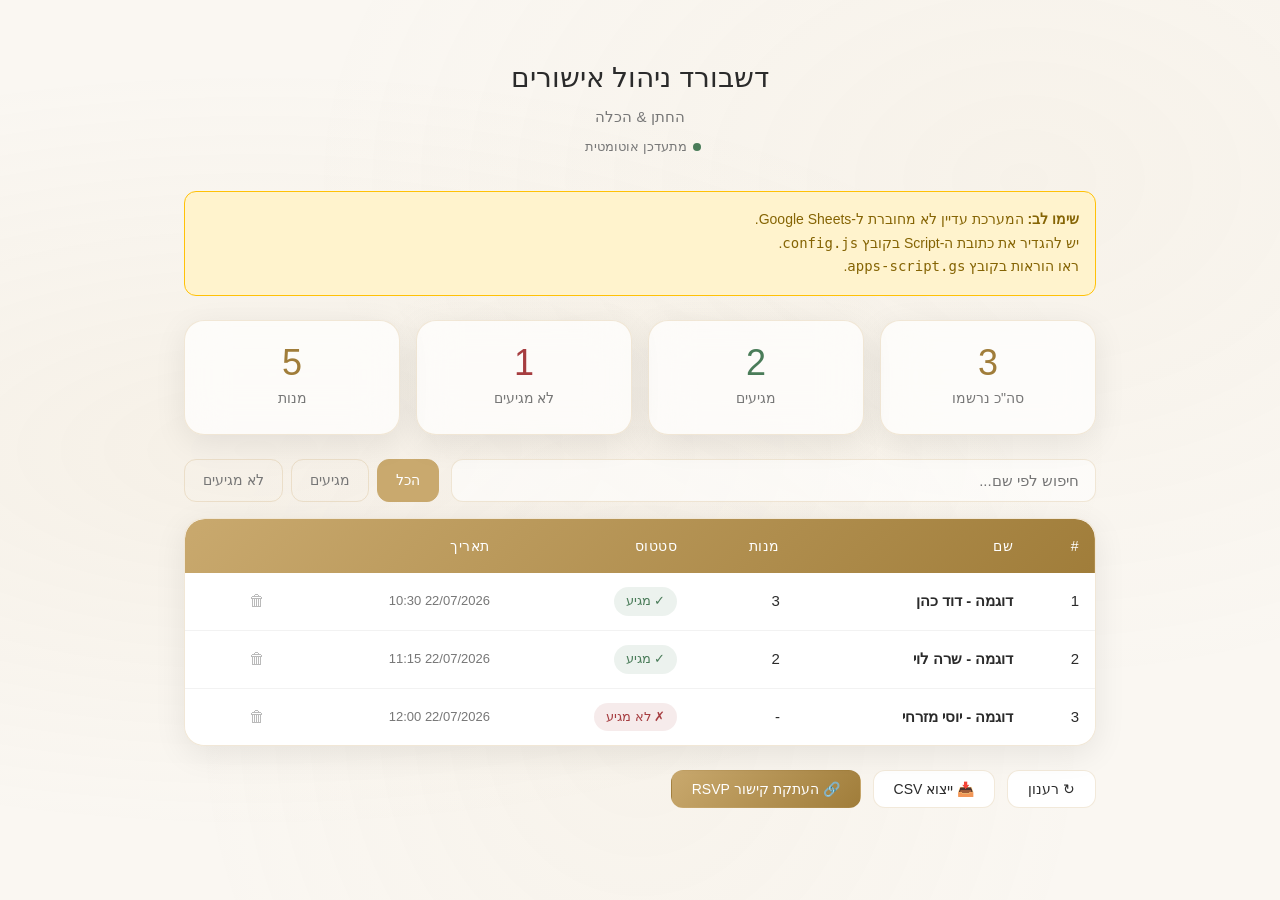
==== dashboard.html @ 8d73012e "Wedding RSVP system: guest form + management dashboard Google Sheets backend via Apps Script, GitHub" ====
<!DOCTYPE html>
<html lang="he" dir="rtl">
<head>
  <meta charset="UTF-8">
  <meta name="viewport" content="width=device-width, initial-scale=1.0">
  <title>דשבורד ניהול אישורים</title>
  <link rel="stylesheet" href="style.css">
</head>
<body>
  <div class="bg-pattern"></div>

  <div class="dashboard">
    <!-- Header -->
    <div class="dash-header">
      <h1>דשבורד ניהול אישורים</h1>
      <p class="subtitle" id="eventSubtitle"></p>
      <div class="refresh-indicator">
        <span class="refresh-dot"></span>
        <span>מתעדכן אוטומטית</span>
        <span id="lastUpdate"></span>
      </div>
    </div>

    <!-- Config Warning -->
    <div class="config-warning" id="configWarning" style="margin-bottom:24px">
      <strong>שימו לב:</strong> המערכת עדיין לא מחוברת ל-Google Sheets.<br>
      יש להגדיר את כתובת ה-Script בקובץ <code>config.js</code>.<br>
      ראו הוראות בקובץ <code>apps-script.gs</code>.
    </div>

    <!-- Stats -->
    <div class="stats-grid">
      <div class="stat-card glass">
        <div class="stat-number" id="totalGuests">0</div>
        <div class="stat-label">סה"כ נרשמו</div>
      </div>
      <div class="stat-card glass success">
        <div class="stat-number" id="totalComing">0</div>
        <div class="stat-label">מגיעים</div>
      </div>
      <div class="stat-card glass error">
        <div class="stat-number" id="totalNotComing">0</div>
        <div class="stat-label">לא מגיעים</div>
      </div>
      <div class="stat-card glass">
        <div class="stat-number" id="totalPlates">0</div>
        <div class="stat-label">מנות</div>
      </div>
    </div>

    <!-- Controls -->
    <div class="table-controls">
      <input type="text" class="search-input" id="searchInput" placeholder="חיפוש לפי שם..." oninput="filterTable()">
      <div class="filter-btns">
        <button class="filter-btn active" onclick="setFilter('all')" id="filterAll">הכל</button>
        <button class="filter-btn" onclick="setFilter('coming')" id="filterComing">מגיעים</button>
        <button class="filter-btn" onclick="setFilter('not-coming')" id="filterNotComing">לא מגיעים</button>
      </div>
    </div>

    <!-- Loading -->
    <div class="loading-overlay show" id="loading">
      <div class="loading-spinner"></div>
      <p>טוען נתונים...</p>
    </div>

    <!-- Table -->
    <div class="table-container glass" id="tableContainer" style="display:none">
      <table class="rsvp-table">
        <thead>
          <tr>
            <th>#</th>
            <th>שם</th>
            <th>מנות</th>
            <th>סטטוס</th>
            <th>תאריך</th>
            <th></th>
          </tr>
        </thead>
        <tbody id="tableBody"></tbody>
      </table>
    </div>

    <!-- Empty State -->
    <div class="empty-state" id="emptyState" style="display:none">
      <div class="empty-icon">&#128141;</div>
      <p>עדיין אין אישורי הגעה</p>
      <p style="font-size:14px;margin-top:4px">שלחו את הקישור לאורחים כדי להתחיל</p>
    </div>

    <!-- Actions -->
    <div class="actions-bar" style="margin-top:24px">
      <button class="action-btn" onclick="refreshData()">&#8635; רענון</button>
      <button class="action-btn" onclick="exportCSV()">&#128229; ייצוא CSV</button>
      <button class="action-btn primary" onclick="copyRSVPLink()">&#128279; העתקת קישור RSVP</button>
    </div>
  </div>

  <script src="config.js"></script>
  <script>
    let allData = [];
    let currentFilter = 'all';
    let refreshTimer = null;

    function init() {
      const subtitle = document.getElementById('eventSubtitle');
      const parts = [];
      if (CONFIG.GROOM_NAME && CONFIG.BRIDE_NAME) {
        parts.push(CONFIG.GROOM_NAME + ' & ' + CONFIG.BRIDE_NAME);
      }
      if (CONFIG.WEDDING_DATE) parts.push(CONFIG.WEDDING_DATE);
      subtitle.textContent = parts.join(' | ');

      if (!CONFIG.SCRIPT_URL) {
        document.getElementById('configWarning').classList.add('show');
        document.getElementById('loading').classList.remove('show');
        showDemoData();
        return;
      }

      document.getElementById('configWarning').style.display = 'none';
      refreshData();
      if (CONFIG.REFRESH_INTERVAL > 0) {
        refreshTimer = setInterval(refreshData, CONFIG.REFRESH_INTERVAL);
      }
    }

    async function refreshData() {
      try {
        const params = new URLSearchParams({ action: 'list' });
        const response = await fetch(CONFIG.SCRIPT_URL + '?' + params.toString());
        const result = await response.json();

        if (result.success) {
          allData = result.data || [];
          renderAll();
        }
      } catch (err) {
        console.error('Failed to fetch data:', err);
      }

      document.getElementById('loading').classList.remove('show');
      updateLastRefresh();
    }

    function showDemoData() {
      allData = [
        { name: 'דוגמה - דוד כהן', plates: 3, attending: 'מגיע', date: '22/07/2026 10:30' },
        { name: 'דוגמה - שרה לוי', plates: 2, attending: 'מגיע', date: '22/07/2026 11:15' },
        { name: 'דוגמה - יוסי מזרחי', plates: 0, attending: 'לא מגיע', date: '22/07/2026 12:00' },
      ];
      renderAll();
    }

    function renderAll() {
      updateStats();
      filterTable();
    }

    function updateStats() {
      const coming = allData.filter(r => r.attending === 'מגיע');
      const notComing = allData.filter(r => r.attending === 'לא מגיע');
      const totalPlates = coming.reduce((sum, r) => sum + (parseInt(r.plates) || 0), 0);

      document.getElementById('totalGuests').textContent = allData.length;
      document.getElementById('totalComing').textContent = coming.length;
      document.getElementById('totalNotComing').textContent = notComing.length;
      document.getElementById('totalPlates').textContent = totalPlates;
    }

    function filterTable() {
      const search = document.getElementById('searchInput').value.trim().toLowerCase();
      let filtered = allData;

      if (currentFilter === 'coming') {
        filtered = filtered.filter(r => r.attending === 'מגיע');
      } else if (currentFilter === 'not-coming') {
        filtered = filtered.filter(r => r.attending === 'לא מגיע');
      }

      if (search) {
        filtered = filtered.filter(r => r.name.toLowerCase().includes(search));
      }

      renderTable(filtered);
    }

    function setFilter(filter) {
      currentFilter = filter;
      document.querySelectorAll('.filter-btn').forEach(btn => btn.classList.remove('active'));
      document.getElementById('filter' + capitalize(filter)).classList.add('active');
      filterTable();
    }

    function capitalize(str) {
      if (str === 'all') return 'All';
      if (str === 'coming') return 'Coming';
      if (str === 'not-coming') return 'NotComing';
      return str;
    }

    function renderTable(data) {
      const container = document.getElementById('tableContainer');
      const emptyState = document.getElementById('emptyState');
      const tbody = document.getElementById('tableBody');

      if (data.length === 0) {
        container.style.display = 'none';
        emptyState.style.display = 'block';
        return;
      }

      container.style.display = 'block';
      emptyState.style.display = 'none';

      tbody.innerHTML = data.map((row, i) => {
        const isComing = row.attending === 'מגיע';
        const statusClass = isComing ? 'confirmed' : 'declined';
        const statusIcon = isComing ? '&#10003;' : '&#10007;';
        const globalIndex = allData.indexOf(row);

        return '<tr>' +
          '<td>' + (i + 1) + '</td>' +
          '<td><strong>' + escapeHtml(row.name) + '</strong></td>' +
          '<td>' + (isComing ? row.plates : '-') + '</td>' +
          '<td><span class="status-badge ' + statusClass + '">' + statusIcon + ' ' + row.attending + '</span></td>' +
          '<td style="font-size:13px;color:var(--text-light)">' + (row.date || '') + '</td>' +
          '<td><button class="delete-btn" onclick="deleteRow(' + globalIndex + ')" title="מחיקה">&#128465;</button></td>' +
          '</tr>';
      }).join('');
    }

    async function deleteRow(index) {
      if (!confirm('למחוק את האישור של ' + allData[index].name + '?')) return;

      if (!CONFIG.SCRIPT_URL) {
        allData.splice(index, 1);
        renderAll();
        return;
      }

      try {
        const params = new URLSearchParams({
          action: 'delete',
          row: index + 2
        });
        const response = await fetch(CONFIG.SCRIPT_URL + '?' + params.toString());
        const result = await response.json();
        if (result.success) {
          await refreshData();
        }
      } catch (err) {
        alert('שגיאה במחיקה');
      }
    }

    function exportCSV() {
      if (allData.length === 0) return;

      const bom = '﻿';
      const headers = ['שם', 'מנות', 'סטטוס', 'תאריך'];
      const rows = allData.map(r => [
        r.name, r.plates, r.attending, r.date || ''
      ].map(v => '"' + String(v).replace(/"/g, '""') + '"').join(','));

      const csv = bom + headers.join(',') + '\n' + rows.join('\n');
      const blob = new Blob([csv], { type: 'text/csv;charset=utf-8;' });
      const url = URL.createObjectURL(blob);
      const a = document.createElement('a');
      a.href = url;
      a.download = 'rsvp-list.csv';
      a.click();
      URL.revokeObjectURL(url);
    }

    function copyRSVPLink() {
      const link = window.location.href.replace('dashboard.html', 'index.html').replace('dashboard', '');
      navigator.clipboard.writeText(link).then(() => {
        const btn = event.target.closest('.action-btn');
        const original = btn.innerHTML;
        btn.innerHTML = '&#10003; הקישור הועתק!';
        setTimeout(() => { btn.innerHTML = original; }, 2000);
      });
    }

    function updateLastRefresh() {
      const now = new Date();
      const time = now.toLocaleTimeString('he-IL', { hour: '2-digit', minute: '2-digit' });
      document.getElementById('lastUpdate').textContent = '| עדכון אחרון: ' + time;
    }

    function escapeHtml(str) {
      const div = document.createElement('div');
      div.textContent = str;
      return div.innerHTML;
    }

    init();
  </script>
</body>
</html>
---- style.css ----
* {
  margin: 0;
  padding: 0;
  box-sizing: border-box;
}

:root {
  --bg: #faf7f2;
  --card: rgba(255, 255, 255, 0.72);
  --card-solid: #fff;
  --gold: #c9a96e;
  --gold-dark: #a07d3a;
  --gold-light: #e8d5a8;
  --gold-glow: rgba(201, 169, 110, 0.35);
  --text: #2b2b2b;
  --text-light: #777;
  --success: #4a7c59;
  --success-bg: rgba(74, 124, 89, 0.1);
  --error: #a63d40;
  --error-bg: rgba(166, 61, 64, 0.1);
  --border: rgba(201, 169, 110, 0.25);
  --shadow: 0 8px 32px rgba(0, 0, 0, 0.08);
  --shadow-lg: 0 16px 48px rgba(0, 0, 0, 0.12);
  --radius: 20px;
  --radius-sm: 12px;
  --transition: 0.3s cubic-bezier(0.4, 0, 0.2, 1);
}

html {
  scroll-behavior: smooth;
}

body {
  font-family: 'Segoe UI', 'Helvetica Neue', Arial, sans-serif;
  background: var(--bg);
  color: var(--text);
  direction: rtl;
  min-height: 100vh;
  line-height: 1.6;
  -webkit-font-smoothing: antialiased;
}

/* ===== Background Pattern ===== */
.bg-pattern {
  position: fixed;
  inset: 0;
  z-index: 0;
  background:
    radial-gradient(ellipse at 20% 50%, rgba(201, 169, 110, 0.08) 0%, transparent 60%),
    radial-gradient(ellipse at 80% 20%, rgba(201, 169, 110, 0.06) 0%, transparent 50%),
    radial-gradient(ellipse at 50% 80%, rgba(201, 169, 110, 0.05) 0%, transparent 50%);
  pointer-events: none;
}

/* ===== Glass Card ===== */
.glass {
  background: var(--card);
  backdrop-filter: blur(20px);
  -webkit-backdrop-filter: blur(20px);
  border: 1px solid var(--border);
  border-radius: var(--radius);
  box-shadow: var(--shadow);
}

/* ===== RSVP Page ===== */
.rsvp-container {
  min-height: 100vh;
  display: flex;
  align-items: center;
  justify-content: center;
  padding: 24px;
  position: relative;
  z-index: 1;
}

.rsvp-card {
  width: 100%;
  max-width: 480px;
  padding: 48px 36px;
  text-align: center;
  animation: fadeUp 0.8s ease-out;
}

@keyframes fadeUp {
  from { opacity: 0; transform: translateY(30px); }
  to { opacity: 1; transform: translateY(0); }
}

/* ===== Header ===== */
.ornament {
  color: var(--gold);
  font-size: 28px;
  letter-spacing: 8px;
  margin-bottom: 8px;
  opacity: 0.7;
}

.couple-names {
  font-size: 36px;
  font-weight: 300;
  color: var(--text);
  letter-spacing: 2px;
  margin-bottom: 4px;
}

.couple-names .heart {
  color: var(--gold);
  display: inline-block;
  animation: pulse 2s ease-in-out infinite;
  margin: 0 8px;
}

@keyframes pulse {
  0%, 100% { transform: scale(1); }
  50% { transform: scale(1.15); }
}

.event-details {
  color: var(--text-light);
  font-size: 15px;
  margin-bottom: 32px;
  line-height: 1.8;
}

.event-details .detail-line {
  display: block;
}

.divider {
  width: 60px;
  height: 1px;
  background: var(--gold);
  margin: 24px auto;
  opacity: 0.5;
}

.form-title {
  font-size: 20px;
  font-weight: 400;
  color: var(--text);
  margin-bottom: 28px;
}

/* ===== Attendance Toggle ===== */
.attendance-toggle {
  display: flex;
  gap: 12px;
  margin-bottom: 28px;
}

.toggle-btn {
  flex: 1;
  padding: 14px;
  border: 2px solid var(--border);
  border-radius: var(--radius-sm);
  background: transparent;
  font-size: 16px;
  font-family: inherit;
  cursor: pointer;
  transition: var(--transition);
  color: var(--text-light);
  position: relative;
  overflow: hidden;
}

.toggle-btn::before {
  content: '';
  position: absolute;
  inset: 0;
  opacity: 0;
  transition: var(--transition);
}

.toggle-btn.coming::before {
  background: var(--success-bg);
}

.toggle-btn.not-coming::before {
  background: var(--error-bg);
}

.toggle-btn:hover {
  border-color: var(--gold);
  transform: translateY(-1px);
}

.toggle-btn.active.coming {
  border-color: var(--success);
  color: var(--success);
  background: var(--success-bg);
  font-weight: 600;
}

.toggle-btn.active.not-coming {
  border-color: var(--error);
  color: var(--error);
  background: var(--error-bg);
  font-weight: 600;
}

.toggle-icon {
  display: block;
  font-size: 24px;
  margin-bottom: 4px;
}

/* ===== Form Fields ===== */
.form-fields {
  display: flex;
  flex-direction: column;
  gap: 16px;
  margin-bottom: 28px;
  overflow: hidden;
  transition: max-height 0.4s ease, opacity 0.3s ease;
}

.form-fields.hidden {
  max-height: 0;
  opacity: 0;
  margin: 0;
  pointer-events: none;
}

.form-fields.visible {
  max-height: 300px;
  opacity: 1;
}

.field-group {
  text-align: right;
}

.field-label {
  display: block;
  font-size: 14px;
  color: var(--text-light);
  margin-bottom: 6px;
}

.field-input {
  width: 100%;
  padding: 14px 16px;
  border: 1.5px solid var(--border);
  border-radius: var(--radius-sm);
  background: rgba(255, 255, 255, 0.6);
  font-size: 16px;
  font-family: inherit;
  color: var(--text);
  direction: rtl;
  transition: var(--transition);
  outline: none;
}

.field-input:focus {
  border-color: var(--gold);
  box-shadow: 0 0 0 3px var(--gold-glow);
}

.field-input::placeholder {
  color: #bbb;
}

/* ===== Submit Button ===== */
.submit-btn {
  width: 100%;
  padding: 16px;
  border: none;
  border-radius: var(--radius-sm);
  background: linear-gradient(135deg, var(--gold), var(--gold-dark));
  color: #fff;
  font-size: 18px;
  font-family: inherit;
  font-weight: 600;
  cursor: pointer;
  transition: var(--transition);
  letter-spacing: 1px;
  position: relative;
  overflow: hidden;
}

.submit-btn:hover:not(:disabled) {
  transform: translateY(-2px);
  box-shadow: 0 8px 24px var(--gold-glow);
}

.submit-btn:active:not(:disabled) {
  transform: translateY(0);
}

.submit-btn:disabled {
  opacity: 0.6;
  cursor: not-allowed;
}

.submit-btn .spinner {
  display: none;
  width: 20px;
  height: 20px;
  border: 2.5px solid rgba(255, 255, 255, 0.3);
  border-top-color: #fff;
  border-radius: 50%;
  animation: spin 0.7s linear infinite;
  margin: 0 auto;
}

.submit-btn.loading .btn-text { display: none; }
.submit-btn.loading .spinner { display: block; }

@keyframes spin {
  to { transform: rotate(360deg); }
}

/* ===== Messages ===== */
.message {
  padding: 14px 18px;
  border-radius: var(--radius-sm);
  font-size: 15px;
  margin-top: 16px;
  display: none;
  animation: fadeUp 0.4s ease;
}

.message.show { display: block; }
.message.success { background: var(--success-bg); color: var(--success); }
.message.error { background: var(--error-bg); color: var(--error); }

/* ===== Thank You Screen ===== */
.thank-you {
  display: none;
  text-align: center;
  animation: fadeUp 0.6s ease;
}

.thank-you.show { display: block; }

.thank-you .check-icon {
  width: 72px;
  height: 72px;
  border-radius: 50%;
  display: flex;
  align-items: center;
  justify-content: center;
  margin: 0 auto 20px;
  font-size: 36px;
}

.thank-you .check-icon.confirmed {
  background: var(--success-bg);
  color: var(--success);
}

.thank-you .check-icon.declined {
  background: var(--error-bg);
  color: var(--error);
}

.thank-you h2 {
  font-size: 24px;
  font-weight: 400;
  margin-bottom: 8px;
}

.thank-you p {
  color: var(--text-light);
  font-size: 15px;
}

.back-btn {
  display: inline-block;
  margin-top: 24px;
  padding: 10px 24px;
  border: 1.5px solid var(--border);
  border-radius: var(--radius-sm);
  background: transparent;
  color: var(--text-light);
  font-size: 14px;
  font-family: inherit;
  cursor: pointer;
  transition: var(--transition);
}

.back-btn:hover {
  border-color: var(--gold);
  color: var(--gold);
}

/* ===== Config Warning ===== */
.config-warning {
  background: #fff3cd;
  border: 1px solid #ffc107;
  border-radius: var(--radius-sm);
  padding: 16px;
  margin-bottom: 20px;
  font-size: 14px;
  color: #856404;
  line-height: 1.7;
  display: none;
}

.config-warning.show { display: block; }

/* ===== Confetti ===== */
.confetti-container {
  position: fixed;
  inset: 0;
  pointer-events: none;
  z-index: 100;
  overflow: hidden;
}

.confetti-piece {
  position: absolute;
  width: 10px;
  height: 10px;
  top: -20px;
  animation: confettiFall linear forwards;
}

@keyframes confettiFall {
  0% { transform: translateY(0) rotate(0deg); opacity: 1; }
  100% { transform: translateY(100vh) rotate(720deg); opacity: 0; }
}

/* ========================================
   DASHBOARD STYLES
   ======================================== */

.dashboard {
  max-width: 960px;
  margin: 0 auto;
  padding: 24px;
  position: relative;
  z-index: 1;
  min-height: 100vh;
}

.dash-header {
  text-align: center;
  padding: 32px 0;
}

.dash-header h1 {
  font-size: 28px;
  font-weight: 400;
  color: var(--text);
  margin-bottom: 4px;
}

.dash-header .subtitle {
  color: var(--text-light);
  font-size: 15px;
}

.refresh-indicator {
  display: inline-flex;
  align-items: center;
  gap: 6px;
  color: var(--text-light);
  font-size: 13px;
  margin-top: 8px;
}

.refresh-dot {
  width: 8px;
  height: 8px;
  border-radius: 50%;
  background: var(--success);
  animation: blink 2s ease-in-out infinite;
}

@keyframes blink {
  0%, 100% { opacity: 1; }
  50% { opacity: 0.3; }
}

/* ===== Stats Cards ===== */
.stats-grid {
  display: grid;
  grid-template-columns: repeat(4, 1fr);
  gap: 16px;
  margin-bottom: 24px;
}

.stat-card {
  padding: 24px 16px;
  text-align: center;
  transition: var(--transition);
}

.stat-card:hover {
  transform: translateY(-2px);
  box-shadow: var(--shadow-lg);
}

.stat-number {
  font-size: 36px;
  font-weight: 300;
  color: var(--gold-dark);
  line-height: 1;
  margin-bottom: 6px;
}

.stat-label {
  font-size: 14px;
  color: var(--text-light);
}

.stat-card.success .stat-number { color: var(--success); }
.stat-card.error .stat-number { color: var(--error); }

/* ===== Table Controls ===== */
.table-controls {
  display: flex;
  gap: 12px;
  margin-bottom: 16px;
  flex-wrap: wrap;
}

.search-input {
  flex: 1;
  min-width: 200px;
  padding: 12px 16px;
  border: 1.5px solid var(--border);
  border-radius: var(--radius-sm);
  background: rgba(255, 255, 255, 0.6);
  font-size: 15px;
  font-family: inherit;
  color: var(--text);
  direction: rtl;
  outline: none;
  transition: var(--transition);
}

.search-input:focus {
  border-color: var(--gold);
  box-shadow: 0 0 0 3px var(--gold-glow);
}

.filter-btns {
  display: flex;
  gap: 8px;
}

.filter-btn {
  padding: 10px 18px;
  border: 1.5px solid var(--border);
  border-radius: var(--radius-sm);
  background: transparent;
  font-size: 14px;
  font-family: inherit;
  cursor: pointer;
  transition: var(--transition);
  color: var(--text-light);
  white-space: nowrap;
}

.filter-btn:hover { border-color: var(--gold); }

.filter-btn.active {
  background: var(--gold);
  border-color: var(--gold);
  color: #fff;
}

/* ===== Table ===== */
.table-container {
  overflow-x: auto;
  border-radius: var(--radius);
  margin-bottom: 24px;
}

.rsvp-table {
  width: 100%;
  border-collapse: collapse;
  background: var(--card-solid);
  border-radius: var(--radius);
  overflow: hidden;
}

.rsvp-table thead {
  background: linear-gradient(135deg, var(--gold), var(--gold-dark));
  color: #fff;
}

.rsvp-table th {
  padding: 16px;
  font-weight: 500;
  font-size: 14px;
  text-align: right;
  letter-spacing: 0.5px;
}

.rsvp-table td {
  padding: 14px 16px;
  font-size: 15px;
  border-bottom: 1px solid rgba(0, 0, 0, 0.05);
}

.rsvp-table tbody tr {
  transition: var(--transition);
}

.rsvp-table tbody tr:hover {
  background: rgba(201, 169, 110, 0.05);
}

.rsvp-table tbody tr:last-child td {
  border-bottom: none;
}

.status-badge {
  display: inline-flex;
  align-items: center;
  gap: 6px;
  padding: 4px 12px;
  border-radius: 20px;
  font-size: 13px;
  font-weight: 500;
}

.status-badge.confirmed {
  background: var(--success-bg);
  color: var(--success);
}

.status-badge.declined {
  background: var(--error-bg);
  color: var(--error);
}

.empty-state {
  text-align: center;
  padding: 48px 24px;
  color: var(--text-light);
}

.empty-state .empty-icon {
  font-size: 48px;
  margin-bottom: 12px;
  opacity: 0.5;
}

.empty-state p {
  font-size: 16px;
}

/* ===== Action Buttons ===== */
.actions-bar {
  display: flex;
  gap: 12px;
  justify-content: flex-start;
  flex-wrap: wrap;
}

.action-btn {
  padding: 10px 20px;
  border: 1.5px solid var(--border);
  border-radius: var(--radius-sm);
  background: var(--card-solid);
  font-size: 14px;
  font-family: inherit;
  cursor: pointer;
  transition: var(--transition);
  color: var(--text);
  display: inline-flex;
  align-items: center;
  gap: 6px;
}

.action-btn:hover {
  border-color: var(--gold);
  transform: translateY(-1px);
  box-shadow: var(--shadow);
}

.action-btn.primary {
  background: linear-gradient(135deg, var(--gold), var(--gold-dark));
  color: #fff;
  border-color: transparent;
}

/* ===== Delete Button ===== */
.delete-btn {
  background: none;
  border: none;
  color: var(--text-light);
  cursor: pointer;
  font-size: 16px;
  padding: 4px 8px;
  border-radius: 6px;
  transition: var(--transition);
  opacity: 0.5;
}

.delete-btn:hover {
  opacity: 1;
  color: var(--error);
  background: var(--error-bg);
}

/* ===== Loading State ===== */
.loading-overlay {
  display: none;
  text-align: center;
  padding: 48px;
}

.loading-overlay.show { display: block; }

.loading-spinner {
  width: 40px;
  height: 40px;
  border: 3px solid var(--border);
  border-top-color: var(--gold);
  border-radius: 50%;
  animation: spin 0.8s linear infinite;
  margin: 0 auto 16px;
}

/* ===== Responsive ===== */
@media (max-width: 768px) {
  .stats-grid {
    grid-template-columns: repeat(2, 1fr);
  }

  .rsvp-card {
    padding: 36px 24px;
  }

  .couple-names {
    font-size: 28px;
  }

  .table-controls {
    flex-direction: column;
  }

  .filter-btns {
    width: 100%;
  }

  .filter-btn {
    flex: 1;
    text-align: center;
  }
}

@media (max-width: 480px) {
  .stats-grid {
    grid-template-columns: repeat(2, 1fr);
    gap: 10px;
  }

  .stat-card {
    padding: 16px 10px;
  }

  .stat-number {
    font-size: 28px;
  }

  .rsvp-card {
    padding: 28px 18px;
  }

  .couple-names {
    font-size: 24px;
  }

  .dash-header h1 {
    font-size: 22px;
  }
}
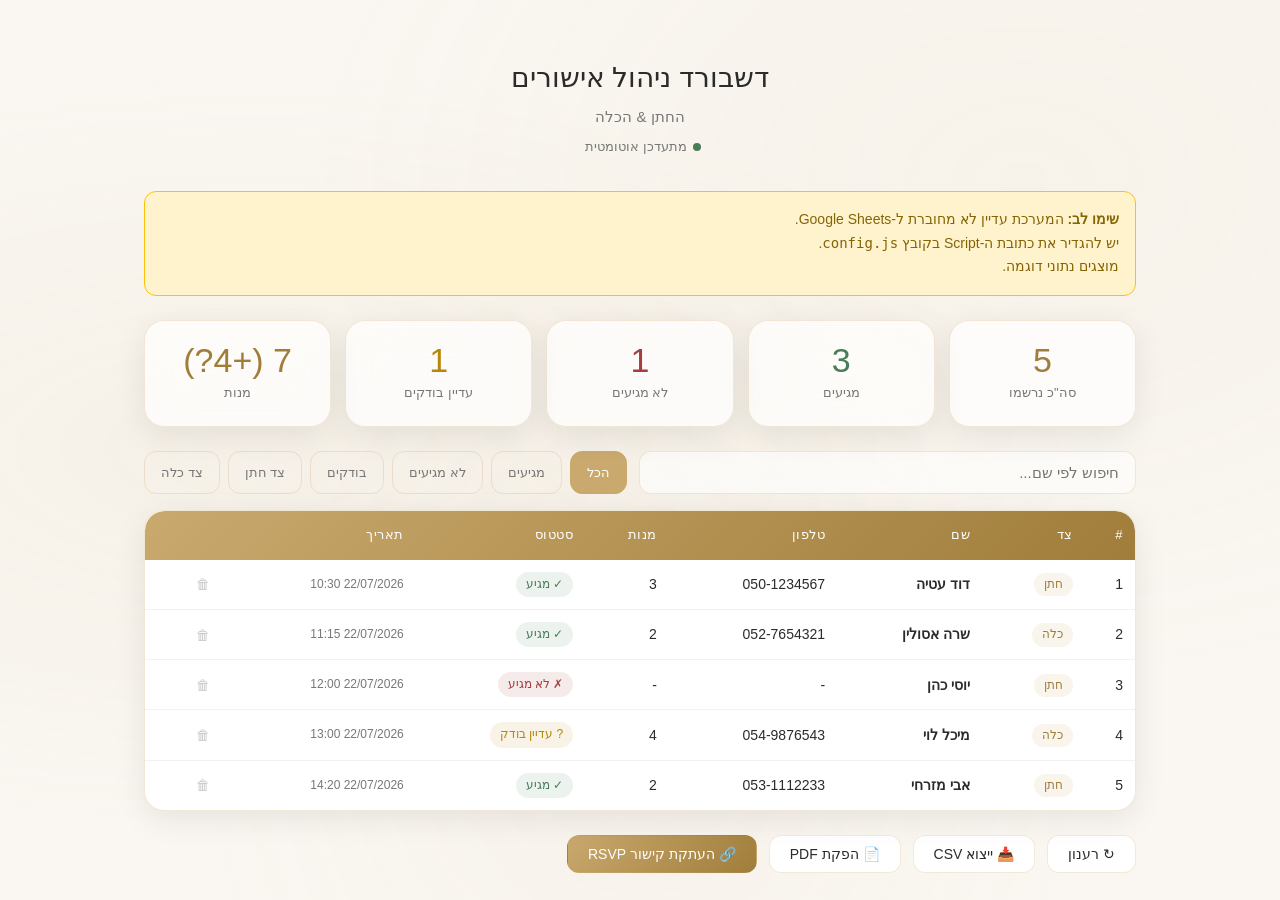
==== commit 33474bef: "Multi-step RSVP flow: side selection, 3 statuses, phone field, PDF export - Step 1: Choose side (חתן" ====
--- a/dashboard.html
+++ b/dashboard.html
@@ -10,7 +10,6 @@
   <div class="bg-pattern"></div>
 
   <div class="dashboard">
-    <!-- Header -->
     <div class="dash-header">
       <h1>דשבורד ניהול אישורים</h1>
       <p class="subtitle" id="eventSubtitle"></p>
@@ -21,11 +20,10 @@
       </div>
     </div>
 
-    <!-- Config Warning -->
     <div class="config-warning" id="configWarning" style="margin-bottom:24px">
       <strong>שימו לב:</strong> המערכת עדיין לא מחוברת ל-Google Sheets.<br>
       יש להגדיר את כתובת ה-Script בקובץ <code>config.js</code>.<br>
-      ראו הוראות בקובץ <code>apps-script.gs</code>.
+      מוצגים נתוני דוגמה.
     </div>
 
     <!-- Stats -->
@@ -42,6 +40,10 @@
         <div class="stat-number" id="totalNotComing">0</div>
         <div class="stat-label">לא מגיעים</div>
       </div>
+      <div class="stat-card glass warning">
+        <div class="stat-number" id="totalChecking">0</div>
+        <div class="stat-label">עדיין בודקים</div>
+      </div>
       <div class="stat-card glass">
         <div class="stat-number" id="totalPlates">0</div>
         <div class="stat-label">מנות</div>
@@ -52,9 +54,12 @@
     <div class="table-controls">
       <input type="text" class="search-input" id="searchInput" placeholder="חיפוש לפי שם..." oninput="filterTable()">
       <div class="filter-btns">
-        <button class="filter-btn active" onclick="setFilter('all')" id="filterAll">הכל</button>
-        <button class="filter-btn" onclick="setFilter('coming')" id="filterComing">מגיעים</button>
-        <button class="filter-btn" onclick="setFilter('not-coming')" id="filterNotComing">לא מגיעים</button>
+        <button class="filter-btn active" data-filter="all" onclick="setFilter('all', this)">הכל</button>
+        <button class="filter-btn" data-filter="coming" onclick="setFilter('coming', this)">מגיעים</button>
+        <button class="filter-btn" data-filter="not-coming" onclick="setFilter('not-coming', this)">לא מגיעים</button>
+        <button class="filter-btn" data-filter="checking" onclick="setFilter('checking', this)">בודקים</button>
+        <button class="filter-btn" data-filter="groom" onclick="setFilter('groom', this)">צד חתן</button>
+        <button class="filter-btn" data-filter="bride" onclick="setFilter('bride', this)">צד כלה</button>
       </div>
     </div>
 
@@ -70,7 +75,9 @@
         <thead>
           <tr>
             <th>#</th>
+            <th>צד</th>
             <th>שם</th>
+            <th>טלפון</th>
             <th>מנות</th>
             <th>סטטוס</th>
             <th>תאריך</th>
@@ -81,9 +88,9 @@
       </table>
     </div>
 
-    <!-- Empty State -->
+    <!-- Empty -->
     <div class="empty-state" id="emptyState" style="display:none">
-      <div class="empty-icon">&#128141;</div>
+      <div class="empty-icon">&#9829;</div>
       <p>עדיין אין אישורי הגעה</p>
       <p style="font-size:14px;margin-top:4px">שלחו את הקישור לאורחים כדי להתחיל</p>
     </div>
@@ -92,24 +99,23 @@
     <div class="actions-bar" style="margin-top:24px">
       <button class="action-btn" onclick="refreshData()">&#8635; רענון</button>
       <button class="action-btn" onclick="exportCSV()">&#128229; ייצוא CSV</button>
+      <button class="action-btn" onclick="exportPDF()">&#128196; הפקת PDF</button>
       <button class="action-btn primary" onclick="copyRSVPLink()">&#128279; העתקת קישור RSVP</button>
     </div>
   </div>
 
   <script src="config.js"></script>
   <script>
-    let allData = [];
-    let currentFilter = 'all';
-    let refreshTimer = null;
+    var allData = [];
+    var currentFilter = 'all';
 
     function init() {
-      const subtitle = document.getElementById('eventSubtitle');
-      const parts = [];
+      var parts = [];
       if (CONFIG.GROOM_NAME && CONFIG.BRIDE_NAME) {
         parts.push(CONFIG.GROOM_NAME + ' & ' + CONFIG.BRIDE_NAME);
       }
       if (CONFIG.WEDDING_DATE) parts.push(CONFIG.WEDDING_DATE);
-      subtitle.textContent = parts.join(' | ');
+      document.getElementById('eventSubtitle').textContent = parts.join(' | ');
 
       if (!CONFIG.SCRIPT_URL) {
         document.getElementById('configWarning').classList.add('show');
@@ -121,33 +127,33 @@
       document.getElementById('configWarning').style.display = 'none';
       refreshData();
       if (CONFIG.REFRESH_INTERVAL > 0) {
-        refreshTimer = setInterval(refreshData, CONFIG.REFRESH_INTERVAL);
+        setInterval(refreshData, CONFIG.REFRESH_INTERVAL);
       }
     }
 
     async function refreshData() {
       try {
-        const params = new URLSearchParams({ action: 'list' });
-        const response = await fetch(CONFIG.SCRIPT_URL + '?' + params.toString());
-        const result = await response.json();
-
+        var params = new URLSearchParams({ action: 'list' });
+        var response = await fetch(CONFIG.SCRIPT_URL + '?' + params.toString());
+        var result = await response.json();
         if (result.success) {
           allData = result.data || [];
           renderAll();
         }
       } catch (err) {
-        console.error('Failed to fetch data:', err);
-      }
-
+        console.error('Fetch error:', err);
+      }
       document.getElementById('loading').classList.remove('show');
       updateLastRefresh();
     }
 
     function showDemoData() {
       allData = [
-        { name: 'דוגמה - דוד כהן', plates: 3, attending: 'מגיע', date: '22/07/2026 10:30' },
-        { name: 'דוגמה - שרה לוי', plates: 2, attending: 'מגיע', date: '22/07/2026 11:15' },
-        { name: 'דוגמה - יוסי מזרחי', plates: 0, attending: 'לא מגיע', date: '22/07/2026 12:00' },
+        { side: 'חתן', name: 'דוד עטיה', phone: '050-1234567', plates: 3, status: 'מגיע', date: '22/07/2026 10:30' },
+        { side: 'כלה', name: 'שרה אסולין', phone: '052-7654321', plates: 2, status: 'מגיע', date: '22/07/2026 11:15' },
+        { side: 'חתן', name: 'יוסי כהן', phone: '', plates: 0, status: 'לא מגיע', date: '22/07/2026 12:00' },
+        { side: 'כלה', name: 'מיכל לוי', phone: '054-9876543', plates: 4, status: 'עדיין בודק', date: '22/07/2026 13:00' },
+        { side: 'חתן', name: 'אבי מזרחי', phone: '053-1112233', plates: 2, status: 'מגיע', date: '22/07/2026 14:20' },
       ];
       renderAll();
     }
@@ -158,51 +164,55 @@
     }
 
     function updateStats() {
-      const coming = allData.filter(r => r.attending === 'מגיע');
-      const notComing = allData.filter(r => r.attending === 'לא מגיע');
-      const totalPlates = coming.reduce((sum, r) => sum + (parseInt(r.plates) || 0), 0);
+      var coming = allData.filter(function(r) { return r.status === 'מגיע'; });
+      var notComing = allData.filter(function(r) { return r.status === 'לא מגיע'; });
+      var checking = allData.filter(function(r) { return r.status === 'עדיין בודק'; });
+      var totalPlates = coming.reduce(function(sum, r) { return sum + (parseInt(r.plates) || 0); }, 0);
+      var checkingPlates = checking.reduce(function(sum, r) { return sum + (parseInt(r.plates) || 0); }, 0);
 
       document.getElementById('totalGuests').textContent = allData.length;
       document.getElementById('totalComing').textContent = coming.length;
       document.getElementById('totalNotComing').textContent = notComing.length;
-      document.getElementById('totalPlates').textContent = totalPlates;
+      document.getElementById('totalChecking').textContent = checking.length;
+      document.getElementById('totalPlates').textContent = totalPlates + (checkingPlates > 0 ? ' (+' + checkingPlates + '?)' : '');
     }
 
     function filterTable() {
-      const search = document.getElementById('searchInput').value.trim().toLowerCase();
-      let filtered = allData;
+      var search = document.getElementById('searchInput').value.trim().toLowerCase();
+      var filtered = allData;
 
       if (currentFilter === 'coming') {
-        filtered = filtered.filter(r => r.attending === 'מגיע');
+        filtered = filtered.filter(function(r) { return r.status === 'מגיע'; });
       } else if (currentFilter === 'not-coming') {
-        filtered = filtered.filter(r => r.attending === 'לא מגיע');
+        filtered = filtered.filter(function(r) { return r.status === 'לא מגיע'; });
+      } else if (currentFilter === 'checking') {
+        filtered = filtered.filter(function(r) { return r.status === 'עדיין בודק'; });
+      } else if (currentFilter === 'groom') {
+        filtered = filtered.filter(function(r) { return r.side === 'חתן'; });
+      } else if (currentFilter === 'bride') {
+        filtered = filtered.filter(function(r) { return r.side === 'כלה'; });
       }
 
       if (search) {
-        filtered = filtered.filter(r => r.name.toLowerCase().includes(search));
+        filtered = filtered.filter(function(r) {
+          return r.name.toLowerCase().includes(search) || (r.phone && r.phone.includes(search));
+        });
       }
 
       renderTable(filtered);
     }
 
-    function setFilter(filter) {
+    function setFilter(filter, btn) {
       currentFilter = filter;
-      document.querySelectorAll('.filter-btn').forEach(btn => btn.classList.remove('active'));
-      document.getElementById('filter' + capitalize(filter)).classList.add('active');
+      document.querySelectorAll('.filter-btn').forEach(function(b) { b.classList.remove('active'); });
+      btn.classList.add('active');
       filterTable();
     }
 
-    function capitalize(str) {
-      if (str === 'all') return 'All';
-      if (str === 'coming') return 'Coming';
-      if (str === 'not-coming') return 'NotComing';
-      return str;
-    }
-
     function renderTable(data) {
-      const container = document.getElementById('tableContainer');
-      const emptyState = document.getElementById('emptyState');
-      const tbody = document.getElementById('tableBody');
+      var container = document.getElementById('tableContainer');
+      var emptyState = document.getElementById('emptyState');
+      var tbody = document.getElementById('tableBody');
 
       if (data.length === 0) {
         container.style.display = 'none';
@@ -213,25 +223,36 @@
       container.style.display = 'block';
       emptyState.style.display = 'none';
 
-      tbody.innerHTML = data.map((row, i) => {
-        const isComing = row.attending === 'מגיע';
-        const statusClass = isComing ? 'confirmed' : 'declined';
-        const statusIcon = isComing ? '&#10003;' : '&#10007;';
-        const globalIndex = allData.indexOf(row);
+      tbody.innerHTML = data.map(function(row, i) {
+        var statusClass, statusIcon;
+        if (row.status === 'מגיע') {
+          statusClass = 'confirmed';
+          statusIcon = '&#10003;';
+        } else if (row.status === 'לא מגיע') {
+          statusClass = 'declined';
+          statusIcon = '&#10007;';
+        } else {
+          statusClass = 'pending';
+          statusIcon = '?';
+        }
+
+        var globalIndex = allData.indexOf(row);
 
         return '<tr>' +
           '<td>' + (i + 1) + '</td>' +
+          '<td><span class="side-badge">' + escapeHtml(row.side) + '</span></td>' +
           '<td><strong>' + escapeHtml(row.name) + '</strong></td>' +
-          '<td>' + (isComing ? row.plates : '-') + '</td>' +
-          '<td><span class="status-badge ' + statusClass + '">' + statusIcon + ' ' + row.attending + '</span></td>' +
-          '<td style="font-size:13px;color:var(--text-light)">' + (row.date || '') + '</td>' +
+          '<td style="direction:ltr;text-align:right">' + escapeHtml(row.phone || '-') + '</td>' +
+          '<td>' + (row.status !== 'לא מגיע' ? row.plates : '-') + '</td>' +
+          '<td><span class="status-badge ' + statusClass + '">' + statusIcon + ' ' + escapeHtml(row.status) + '</span></td>' +
+          '<td style="font-size:12px;color:var(--text-light)">' + escapeHtml(row.date || '') + '</td>' +
           '<td><button class="delete-btn" onclick="deleteRow(' + globalIndex + ')" title="מחיקה">&#128465;</button></td>' +
           '</tr>';
       }).join('');
     }
 
     async function deleteRow(index) {
-      if (!confirm('למחוק את האישור של ' + allData[index].name + '?')) return;
+      if (!confirm('למחוק את ' + allData[index].name + '?')) return;
 
       if (!CONFIG.SCRIPT_URL) {
         allData.splice(index, 1);
@@ -240,15 +261,10 @@
       }
 
       try {
-        const params = new URLSearchParams({
-          action: 'delete',
-          row: index + 2
-        });
-        const response = await fetch(CONFIG.SCRIPT_URL + '?' + params.toString());
-        const result = await response.json();
-        if (result.success) {
-          await refreshData();
-        }
+        var params = new URLSearchParams({ action: 'delete', row: index + 2 });
+        var response = await fetch(CONFIG.SCRIPT_URL + '?' + params.toString());
+        var result = await response.json();
+        if (result.success) await refreshData();
       } catch (err) {
         alert('שגיאה במחיקה');
       }
@@ -256,41 +272,111 @@
 
     function exportCSV() {
       if (allData.length === 0) return;
-
-      const bom = '﻿';
-      const headers = ['שם', 'מנות', 'סטטוס', 'תאריך'];
-      const rows = allData.map(r => [
-        r.name, r.plates, r.attending, r.date || ''
-      ].map(v => '"' + String(v).replace(/"/g, '""') + '"').join(','));
-
-      const csv = bom + headers.join(',') + '\n' + rows.join('\n');
-      const blob = new Blob([csv], { type: 'text/csv;charset=utf-8;' });
-      const url = URL.createObjectURL(blob);
-      const a = document.createElement('a');
+      var bom = '﻿';
+      var headers = ['צד', 'שם', 'טלפון', 'מנות', 'סטטוס', 'תאריך'];
+      var rows = allData.map(function(r) {
+        return [r.side, r.name, r.phone || '', r.plates, r.status, r.date || '']
+          .map(function(v) { return '"' + String(v).replace(/"/g, '""') + '"'; }).join(',');
+      });
+      var csv = bom + headers.join(',') + '\n' + rows.join('\n');
+      var blob = new Blob([csv], { type: 'text/csv;charset=utf-8;' });
+      var url = URL.createObjectURL(blob);
+      var a = document.createElement('a');
       a.href = url;
       a.download = 'rsvp-list.csv';
       a.click();
       URL.revokeObjectURL(url);
     }
 
+    function exportPDF() {
+      if (allData.length === 0) return;
+
+      var coming = allData.filter(function(r) { return r.status === 'מגיע'; });
+      var notComing = allData.filter(function(r) { return r.status === 'לא מגיע'; });
+      var checking = allData.filter(function(r) { return r.status === 'עדיין בודק'; });
+      var totalPlates = coming.reduce(function(s, r) { return s + (parseInt(r.plates) || 0); }, 0);
+
+      var title = CONFIG.GROOM_NAME + ' & ' + CONFIG.BRIDE_NAME;
+      if (CONFIG.WEDDING_DATE) title += ' | ' + CONFIG.WEDDING_DATE;
+
+      var html = '<!DOCTYPE html><html lang="he" dir="rtl"><head><meta charset="UTF-8">' +
+        '<title>רשימת אורחים - ' + escapeHtml(title) + '</title>' +
+        '<style>' +
+        '* { margin:0; padding:0; box-sizing:border-box; }' +
+        'body { font-family: "Segoe UI", Arial, sans-serif; padding:32px; direction:rtl; color:#2b2b2b; }' +
+        'h1 { font-size:22px; font-weight:400; text-align:center; margin-bottom:4px; }' +
+        '.subtitle { text-align:center; color:#777; font-size:14px; margin-bottom:20px; }' +
+        '.stats { display:flex; justify-content:center; gap:24px; margin-bottom:24px; padding:16px; background:#f9f5ef; border-radius:8px; }' +
+        '.stat { text-align:center; }' +
+        '.stat-num { font-size:24px; font-weight:600; color:#a07d3a; }' +
+        '.stat-num.green { color:#4a7c59; }' +
+        '.stat-num.red { color:#a63d40; }' +
+        '.stat-num.orange { color:#b8860b; }' +
+        '.stat-lbl { font-size:12px; color:#777; }' +
+        'h2 { font-size:16px; font-weight:500; margin:20px 0 8px; color:#a07d3a; border-bottom:1px solid #e8d5a8; padding-bottom:4px; }' +
+        'table { width:100%; border-collapse:collapse; margin-bottom:16px; }' +
+        'th { background:#a07d3a; color:#fff; padding:8px 10px; font-size:12px; text-align:right; }' +
+        'td { padding:7px 10px; font-size:13px; border-bottom:1px solid #eee; }' +
+        'tr:nth-child(even) { background:#faf7f2; }' +
+        '.footer { text-align:center; color:#bbb; font-size:11px; margin-top:24px; }' +
+        '@media print { body { padding:16px; } }' +
+        '</style></head><body>' +
+        '<h1>רשימת אורחים</h1>' +
+        '<p class="subtitle">' + escapeHtml(title) + '</p>' +
+        '<div class="stats">' +
+        '<div class="stat"><div class="stat-num">' + allData.length + '</div><div class="stat-lbl">סה"כ</div></div>' +
+        '<div class="stat"><div class="stat-num green">' + coming.length + '</div><div class="stat-lbl">מגיעים</div></div>' +
+        '<div class="stat"><div class="stat-num red">' + notComing.length + '</div><div class="stat-lbl">לא מגיעים</div></div>' +
+        '<div class="stat"><div class="stat-num orange">' + checking.length + '</div><div class="stat-lbl">בודקים</div></div>' +
+        '<div class="stat"><div class="stat-num">' + totalPlates + '</div><div class="stat-lbl">מנות</div></div>' +
+        '</div>';
+
+      function buildSection(titleText, rows) {
+        if (rows.length === 0) return '';
+        var s = '<h2>' + titleText + ' (' + rows.length + ')</h2>' +
+          '<table><tr><th>#</th><th>צד</th><th>שם</th><th>טלפון</th><th>מנות</th><th>תאריך</th></tr>';
+        rows.forEach(function(r, i) {
+          s += '<tr><td>' + (i + 1) + '</td><td>' + escapeHtml(r.side) + '</td><td>' + escapeHtml(r.name) + '</td>' +
+            '<td style="direction:ltr;text-align:right">' + escapeHtml(r.phone || '-') + '</td>' +
+            '<td>' + (r.status !== 'לא מגיע' ? r.plates : '-') + '</td>' +
+            '<td>' + escapeHtml(r.date || '') + '</td></tr>';
+        });
+        s += '</table>';
+        return s;
+      }
+
+      html += buildSection('מגיעים', coming);
+      html += buildSection('עדיין בודקים', checking);
+      html += buildSection('לא מגיעים', notComing);
+
+      var now = new Date().toLocaleString('he-IL');
+      html += '<p class="footer">הופק בתאריך ' + now + '</p>';
+      html += '</body></html>';
+
+      var win = window.open('', '_blank');
+      win.document.write(html);
+      win.document.close();
+      setTimeout(function() { win.print(); }, 400);
+    }
+
     function copyRSVPLink() {
-      const link = window.location.href.replace('dashboard.html', 'index.html').replace('dashboard', '');
-      navigator.clipboard.writeText(link).then(() => {
-        const btn = event.target.closest('.action-btn');
-        const original = btn.innerHTML;
+      var link = window.location.href.replace('dashboard.html', 'index.html').replace(/dashboard$/, '');
+      navigator.clipboard.writeText(link).then(function() {
+        var btn = event.target.closest('.action-btn');
+        var original = btn.innerHTML;
         btn.innerHTML = '&#10003; הקישור הועתק!';
-        setTimeout(() => { btn.innerHTML = original; }, 2000);
+        setTimeout(function() { btn.innerHTML = original; }, 2000);
       });
     }
 
     function updateLastRefresh() {
-      const now = new Date();
-      const time = now.toLocaleTimeString('he-IL', { hour: '2-digit', minute: '2-digit' });
+      var now = new Date();
+      var time = now.toLocaleTimeString('he-IL', { hour: '2-digit', minute: '2-digit' });
       document.getElementById('lastUpdate').textContent = '| עדכון אחרון: ' + time;
     }
 
     function escapeHtml(str) {
-      const div = document.createElement('div');
+      var div = document.createElement('div');
       div.textContent = str;
       return div.innerHTML;
     }
--- a/style.css
+++ b/style.css
@@ -18,6 +18,8 @@
   --success-bg: rgba(74, 124, 89, 0.1);
   --error: #a63d40;
   --error-bg: rgba(166, 61, 64, 0.1);
+  --warning: #b8860b;
+  --warning-bg: rgba(184, 134, 11, 0.1);
   --border: rgba(201, 169, 110, 0.25);
   --shadow: 0 8px 32px rgba(0, 0, 0, 0.08);
   --shadow-lg: 0 16px 48px rgba(0, 0, 0, 0.12);
@@ -26,9 +28,7 @@
   --transition: 0.3s cubic-bezier(0.4, 0, 0.2, 1);
 }
 
-html {
-  scroll-behavior: smooth;
-}
+html { scroll-behavior: smooth; }
 
 body {
   font-family: 'Segoe UI', 'Helvetica Neue', Arial, sans-serif;
@@ -40,7 +40,6 @@
   -webkit-font-smoothing: antialiased;
 }
 
-/* ===== Background Pattern ===== */
 .bg-pattern {
   position: fixed;
   inset: 0;
@@ -52,7 +51,6 @@
   pointer-events: none;
 }
 
-/* ===== Glass Card ===== */
 .glass {
   background: var(--card);
   backdrop-filter: blur(20px);
@@ -62,7 +60,10 @@
   box-shadow: var(--shadow);
 }
 
-/* ===== RSVP Page ===== */
+/* ========================================
+   RSVP PAGE - Multi-Step
+   ======================================== */
+
 .rsvp-container {
   min-height: 100vh;
   display: flex;
@@ -75,18 +76,27 @@
 
 .rsvp-card {
   width: 100%;
-  max-width: 480px;
+  max-width: 520px;
   padding: 48px 36px;
   text-align: center;
-  animation: fadeUp 0.8s ease-out;
+}
+
+/* Steps */
+.step {
+  display: none;
+  animation: fadeUp 0.5s ease-out;
+}
+
+.step.active {
+  display: block;
 }
 
 @keyframes fadeUp {
-  from { opacity: 0; transform: translateY(30px); }
+  from { opacity: 0; transform: translateY(24px); }
   to { opacity: 1; transform: translateY(0); }
 }
 
-/* ===== Header ===== */
+/* Header */
 .ornament {
   color: var(--gold);
   font-size: 28px;
@@ -96,7 +106,7 @@
 }
 
 .couple-names {
-  font-size: 36px;
+  font-size: 32px;
   font-weight: 300;
   color: var(--text);
   letter-spacing: 2px;
@@ -118,13 +128,11 @@
 .event-details {
   color: var(--text-light);
   font-size: 15px;
-  margin-bottom: 32px;
+  margin-bottom: 28px;
   line-height: 1.8;
 }
 
-.event-details .detail-line {
-  display: block;
-}
+.event-details .detail-line { display: block; }
 
 .divider {
   width: 60px;
@@ -134,101 +142,185 @@
   opacity: 0.5;
 }
 
-.form-title {
+.step-title {
   font-size: 20px;
   font-weight: 400;
   color: var(--text);
-  margin-bottom: 28px;
-}
-
-/* ===== Attendance Toggle ===== */
-.attendance-toggle {
-  display: flex;
-  gap: 12px;
-  margin-bottom: 28px;
-}
-
-.toggle-btn {
-  flex: 1;
-  padding: 14px;
-  border: 2px solid var(--border);
-  border-radius: var(--radius-sm);
-  background: transparent;
-  font-size: 16px;
+  margin-bottom: 24px;
+}
+
+/* Back Button */
+.back-btn-top {
+  display: inline-flex;
+  align-items: center;
+  gap: 4px;
+  background: none;
+  border: none;
+  color: var(--text-light);
+  font-size: 14px;
   font-family: inherit;
   cursor: pointer;
-  transition: var(--transition);
-  color: var(--text-light);
+  margin-bottom: 20px;
+  padding: 6px 12px;
+  border-radius: 8px;
+  transition: var(--transition);
+}
+
+.back-btn-top:hover {
+  color: var(--gold-dark);
+  background: rgba(201, 169, 110, 0.08);
+}
+
+/* ===== Step 1: Side Selection ===== */
+.side-cards {
+  display: grid;
+  grid-template-columns: 1fr 1fr;
+  gap: 16px;
+}
+
+.side-card {
+  padding: 32px 16px;
+  border: 2px solid var(--border);
+  border-radius: var(--radius);
+  cursor: pointer;
+  transition: var(--transition);
+  background: rgba(255, 255, 255, 0.5);
   position: relative;
   overflow: hidden;
 }
 
-.toggle-btn::before {
+.side-card::before {
   content: '';
   position: absolute;
-  inset: 0;
+  top: 0;
+  left: 0;
+  right: 0;
+  height: 4px;
   opacity: 0;
   transition: var(--transition);
 }
 
-.toggle-btn.coming::before {
+.side-card.groom::before {
+  background: linear-gradient(90deg, var(--gold-dark), var(--gold));
+}
+
+.side-card.bride::before {
+  background: linear-gradient(90deg, #d4a0a0, #c9a96e);
+}
+
+.side-card:hover {
+  transform: translateY(-4px);
+  box-shadow: var(--shadow-lg);
+  border-color: var(--gold);
+}
+
+.side-card:hover::before {
+  opacity: 1;
+}
+
+.side-icon {
+  font-size: 40px;
+  margin-bottom: 12px;
+  line-height: 1;
+  color: var(--gold-dark);
+}
+
+.side-card h3 {
+  font-size: 22px;
+  font-weight: 400;
+  color: var(--text);
+  margin-bottom: 4px;
+}
+
+.side-card p {
+  font-size: 15px;
+  color: var(--text-light);
+}
+
+/* ===== Step 2: Status Selection ===== */
+.selected-side-label {
+  display: inline-block;
+  padding: 6px 16px;
+  border-radius: 20px;
+  font-size: 14px;
+  color: var(--gold-dark);
+  background: var(--gold-glow);
+  margin-bottom: 20px;
+}
+
+.status-buttons {
+  display: flex;
+  flex-direction: column;
+  gap: 12px;
+}
+
+.status-btn {
+  display: flex;
+  align-items: center;
+  justify-content: center;
+  gap: 10px;
+  padding: 18px;
+  border-radius: var(--radius-sm);
+  font-size: 18px;
+  font-family: inherit;
+  font-weight: 500;
+  cursor: pointer;
+  transition: var(--transition);
+  border: 2px solid;
+}
+
+.status-btn:hover {
+  transform: translateY(-2px);
+  box-shadow: var(--shadow);
+}
+
+.status-btn.coming {
+  border-color: var(--success);
   background: var(--success-bg);
-}
-
-.toggle-btn.not-coming::before {
+  color: var(--success);
+}
+
+.status-btn.coming:hover {
+  background: var(--success);
+  color: #fff;
+}
+
+.status-btn.not-coming {
+  border-color: var(--error);
   background: var(--error-bg);
-}
-
-.toggle-btn:hover {
-  border-color: var(--gold);
-  transform: translateY(-1px);
-}
-
-.toggle-btn.active.coming {
-  border-color: var(--success);
-  color: var(--success);
-  background: var(--success-bg);
-  font-weight: 600;
-}
-
-.toggle-btn.active.not-coming {
-  border-color: var(--error);
   color: var(--error);
-  background: var(--error-bg);
-  font-weight: 600;
-}
-
-.toggle-icon {
-  display: block;
-  font-size: 24px;
-  margin-bottom: 4px;
-}
-
-/* ===== Form Fields ===== */
+}
+
+.status-btn.not-coming:hover {
+  background: var(--error);
+  color: #fff;
+}
+
+.status-btn.checking {
+  border-color: var(--warning);
+  background: var(--warning-bg);
+  color: var(--warning);
+}
+
+.status-btn.checking:hover {
+  background: var(--warning);
+  color: #fff;
+}
+
+.status-icon {
+  font-size: 22px;
+  font-weight: 700;
+}
+
+/* ===== Step 3: Form ===== */
 .form-fields {
   display: flex;
   flex-direction: column;
   gap: 16px;
-  margin-bottom: 28px;
-  overflow: hidden;
-  transition: max-height 0.4s ease, opacity 0.3s ease;
-}
-
-.form-fields.hidden {
-  max-height: 0;
-  opacity: 0;
-  margin: 0;
-  pointer-events: none;
-}
-
-.form-fields.visible {
-  max-height: 300px;
-  opacity: 1;
-}
-
-.field-group {
-  text-align: right;
-}
+  margin-bottom: 24px;
+}
+
+.field-group { text-align: right; }
 
 .field-label {
   display: block;
@@ -256,11 +348,8 @@
   box-shadow: 0 0 0 3px var(--gold-glow);
 }
 
-.field-input::placeholder {
-  color: #bbb;
-}
-
-/* ===== Submit Button ===== */
+.field-input::placeholder { color: #bbb; }
+
 .submit-btn {
   width: 100%;
   padding: 16px;
@@ -274,8 +363,6 @@
   cursor: pointer;
   transition: var(--transition);
   letter-spacing: 1px;
-  position: relative;
-  overflow: hidden;
 }
 
 .submit-btn:hover:not(:disabled) {
@@ -306,11 +393,9 @@
 .submit-btn.loading .btn-text { display: none; }
 .submit-btn.loading .spinner { display: block; }
 
-@keyframes spin {
-  to { transform: rotate(360deg); }
-}
-
-/* ===== Messages ===== */
+@keyframes spin { to { transform: rotate(360deg); } }
+
+/* Messages */
 .message {
   padding: 14px 18px;
   border-radius: var(--radius-sm);
@@ -321,19 +406,10 @@
 }
 
 .message.show { display: block; }
-.message.success { background: var(--success-bg); color: var(--success); }
 .message.error { background: var(--error-bg); color: var(--error); }
 
 /* ===== Thank You Screen ===== */
-.thank-you {
-  display: none;
-  text-align: center;
-  animation: fadeUp 0.6s ease;
-}
-
-.thank-you.show { display: block; }
-
-.thank-you .check-icon {
+.thank-you-icon {
   width: 72px;
   height: 72px;
   border-radius: 50%;
@@ -344,28 +420,22 @@
   font-size: 36px;
 }
 
-.thank-you .check-icon.confirmed {
-  background: var(--success-bg);
-  color: var(--success);
-}
-
-.thank-you .check-icon.declined {
-  background: var(--error-bg);
-  color: var(--error);
-}
-
-.thank-you h2 {
+.thank-you-icon.confirmed { background: var(--success-bg); color: var(--success); }
+.thank-you-icon.declined { background: var(--error-bg); color: var(--error); }
+.thank-you-icon.pending { background: var(--warning-bg); color: var(--warning); }
+
+.thank-title {
   font-size: 24px;
   font-weight: 400;
   margin-bottom: 8px;
 }
 
-.thank-you p {
+.thank-message {
   color: var(--text-light);
   font-size: 15px;
 }
 
-.back-btn {
+.reset-btn {
   display: inline-block;
   margin-top: 24px;
   padding: 10px 24px;
@@ -379,12 +449,12 @@
   transition: var(--transition);
 }
 
-.back-btn:hover {
+.reset-btn:hover {
   border-color: var(--gold);
   color: var(--gold);
 }
 
-/* ===== Config Warning ===== */
+/* Config Warning */
 .config-warning {
   background: #fff3cd;
   border: 1px solid #ffc107;
@@ -399,7 +469,7 @@
 
 .config-warning.show { display: block; }
 
-/* ===== Confetti ===== */
+/* Confetti */
 .confetti-container {
   position: fixed;
   inset: 0;
@@ -422,11 +492,11 @@
 }
 
 /* ========================================
-   DASHBOARD STYLES
+   DASHBOARD
    ======================================== */
 
 .dashboard {
-  max-width: 960px;
+  max-width: 1040px;
   margin: 0 auto;
   padding: 24px;
   position: relative;
@@ -473,16 +543,16 @@
   50% { opacity: 0.3; }
 }
 
-/* ===== Stats Cards ===== */
+/* Stats */
 .stats-grid {
   display: grid;
-  grid-template-columns: repeat(4, 1fr);
-  gap: 16px;
+  grid-template-columns: repeat(5, 1fr);
+  gap: 14px;
   margin-bottom: 24px;
 }
 
 .stat-card {
-  padding: 24px 16px;
+  padding: 22px 12px;
   text-align: center;
   transition: var(--transition);
 }
@@ -493,7 +563,7 @@
 }
 
 .stat-number {
-  font-size: 36px;
+  font-size: 34px;
   font-weight: 300;
   color: var(--gold-dark);
   line-height: 1;
@@ -501,14 +571,15 @@
 }
 
 .stat-label {
-  font-size: 14px;
+  font-size: 13px;
   color: var(--text-light);
 }
 
 .stat-card.success .stat-number { color: var(--success); }
 .stat-card.error .stat-number { color: var(--error); }
-
-/* ===== Table Controls ===== */
+.stat-card.warning .stat-number { color: var(--warning); }
+
+/* Controls */
 .table-controls {
   display: flex;
   gap: 12px;
@@ -518,7 +589,7 @@
 
 .search-input {
   flex: 1;
-  min-width: 200px;
+  min-width: 180px;
   padding: 12px 16px;
   border: 1.5px solid var(--border);
   border-radius: var(--radius-sm);
@@ -539,14 +610,15 @@
 .filter-btns {
   display: flex;
   gap: 8px;
+  flex-wrap: wrap;
 }
 
 .filter-btn {
-  padding: 10px 18px;
+  padding: 10px 16px;
   border: 1.5px solid var(--border);
   border-radius: var(--radius-sm);
   background: transparent;
-  font-size: 14px;
+  font-size: 13px;
   font-family: inherit;
   cursor: pointer;
   transition: var(--transition);
@@ -562,7 +634,7 @@
   color: #fff;
 }
 
-/* ===== Table ===== */
+/* Table */
 .table-container {
   overflow-x: auto;
   border-radius: var(--radius);
@@ -583,16 +655,17 @@
 }
 
 .rsvp-table th {
-  padding: 16px;
+  padding: 14px 12px;
   font-weight: 500;
-  font-size: 14px;
+  font-size: 13px;
   text-align: right;
   letter-spacing: 0.5px;
+  white-space: nowrap;
 }
 
 .rsvp-table td {
-  padding: 14px 16px;
-  font-size: 15px;
+  padding: 12px;
+  font-size: 14px;
   border-bottom: 1px solid rgba(0, 0, 0, 0.05);
 }
 
@@ -604,28 +677,30 @@
   background: rgba(201, 169, 110, 0.05);
 }
 
-.rsvp-table tbody tr:last-child td {
-  border-bottom: none;
-}
+.rsvp-table tbody tr:last-child td { border-bottom: none; }
 
 .status-badge {
   display: inline-flex;
   align-items: center;
-  gap: 6px;
-  padding: 4px 12px;
+  gap: 4px;
+  padding: 3px 10px;
   border-radius: 20px;
-  font-size: 13px;
+  font-size: 12px;
   font-weight: 500;
-}
-
-.status-badge.confirmed {
-  background: var(--success-bg);
-  color: var(--success);
-}
-
-.status-badge.declined {
-  background: var(--error-bg);
-  color: var(--error);
+  white-space: nowrap;
+}
+
+.status-badge.confirmed { background: var(--success-bg); color: var(--success); }
+.status-badge.declined { background: var(--error-bg); color: var(--error); }
+.status-badge.pending { background: var(--warning-bg); color: var(--warning); }
+
+.side-badge {
+  display: inline-block;
+  padding: 2px 10px;
+  border-radius: 20px;
+  font-size: 12px;
+  background: rgba(201, 169, 110, 0.12);
+  color: var(--gold-dark);
 }
 
 .empty-state {
@@ -640,11 +715,9 @@
   opacity: 0.5;
 }
 
-.empty-state p {
-  font-size: 16px;
-}
-
-/* ===== Action Buttons ===== */
+.empty-state p { font-size: 16px; }
+
+/* Actions */
 .actions-bar {
   display: flex;
   gap: 12px;
@@ -679,17 +752,16 @@
   border-color: transparent;
 }
 
-/* ===== Delete Button ===== */
 .delete-btn {
   background: none;
   border: none;
   color: var(--text-light);
   cursor: pointer;
-  font-size: 16px;
+  font-size: 14px;
   padding: 4px 8px;
   border-radius: 6px;
   transition: var(--transition);
-  opacity: 0.5;
+  opacity: 0.4;
 }
 
 .delete-btn:hover {
@@ -698,7 +770,7 @@
   background: var(--error-bg);
 }
 
-/* ===== Loading State ===== */
+/* Loading */
 .loading-overlay {
   display: none;
   text-align: center;
@@ -717,32 +789,87 @@
   margin: 0 auto 16px;
 }
 
+/* ===== Print / PDF ===== */
+@media print {
+  body {
+    background: #fff;
+    color: #000;
+    font-size: 12pt;
+  }
+
+  .bg-pattern,
+  .dash-header .refresh-indicator,
+  .config-warning,
+  .table-controls,
+  .actions-bar,
+  .delete-btn,
+  .loading-overlay { display: none !important; }
+
+  .dashboard { padding: 0; max-width: 100%; }
+
+  .dash-header { padding: 16px 0; }
+
+  .stats-grid {
+    grid-template-columns: repeat(5, 1fr);
+    gap: 8px;
+    margin-bottom: 16px;
+  }
+
+  .stat-card {
+    border: 1px solid #ddd;
+    border-radius: 8px;
+    padding: 12px 8px;
+    box-shadow: none;
+    background: #fff;
+  }
+
+  .stat-number { font-size: 24px; color: #333 !important; }
+
+  .table-container {
+    border-radius: 0;
+    box-shadow: none;
+    overflow: visible;
+  }
+
+  .rsvp-table {
+    border: 1px solid #ddd;
+    border-radius: 0;
+  }
+
+  .rsvp-table thead {
+    background: #333 !important;
+    -webkit-print-color-adjust: exact;
+    print-color-adjust: exact;
+  }
+
+  .rsvp-table th { padding: 10px 8px; font-size: 11pt; }
+  .rsvp-table td { padding: 8px; font-size: 11pt; }
+
+  .status-badge, .side-badge {
+    -webkit-print-color-adjust: exact;
+    print-color-adjust: exact;
+  }
+
+  .glass {
+    background: #fff;
+    backdrop-filter: none;
+    box-shadow: none;
+  }
+}
+
 /* ===== Responsive ===== */
 @media (max-width: 768px) {
   .stats-grid {
-    grid-template-columns: repeat(2, 1fr);
-  }
-
-  .rsvp-card {
-    padding: 36px 24px;
-  }
-
-  .couple-names {
-    font-size: 28px;
-  }
-
-  .table-controls {
-    flex-direction: column;
-  }
-
-  .filter-btns {
-    width: 100%;
-  }
-
-  .filter-btn {
-    flex: 1;
-    text-align: center;
-  }
+    grid-template-columns: repeat(3, 1fr);
+  }
+
+  .rsvp-card { padding: 36px 24px; }
+  .couple-names { font-size: 26px; }
+
+  .table-controls { flex-direction: column; }
+
+  .filter-btns { width: 100%; overflow-x: auto; }
+  .filter-btn { flex-shrink: 0; }
 }
 
 @media (max-width: 480px) {
@@ -751,23 +878,13 @@
     gap: 10px;
   }
 
-  .stat-card {
-    padding: 16px 10px;
-  }
-
-  .stat-number {
-    font-size: 28px;
-  }
-
-  .rsvp-card {
-    padding: 28px 18px;
-  }
-
-  .couple-names {
-    font-size: 24px;
-  }
-
-  .dash-header h1 {
-    font-size: 22px;
-  }
-}
+  .stat-card { padding: 14px 8px; }
+  .stat-number { font-size: 26px; }
+  .rsvp-card { padding: 28px 18px; }
+  .couple-names { font-size: 22px; }
+  .dash-header h1 { font-size: 22px; }
+
+  .side-cards { gap: 12px; }
+  .side-card { padding: 24px 12px; }
+  .side-card h3 { font-size: 18px; }
+}
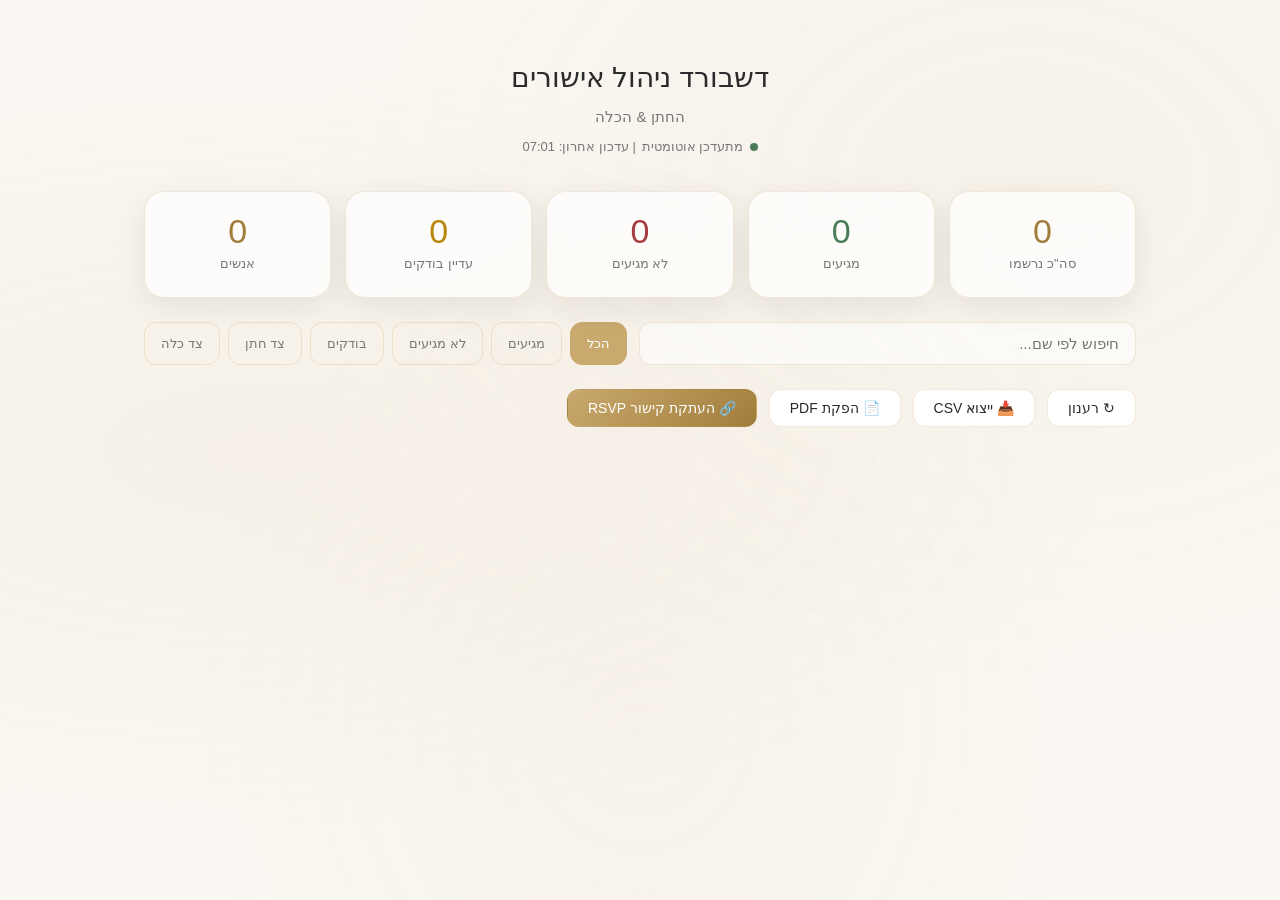
==== commit 612467cb: "Change מנות (plates) to אנשים (people) across all files Co-Authored-By: Claude Opus 4.6 <noreply@ant" ====
--- a/dashboard.html
+++ b/dashboard.html
@@ -46,7 +46,7 @@
       </div>
       <div class="stat-card glass">
         <div class="stat-number" id="totalPlates">0</div>
-        <div class="stat-label">מנות</div>
+        <div class="stat-label">אנשים</div>
       </div>
     </div>
 
@@ -78,7 +78,7 @@
             <th>צד</th>
             <th>שם</th>
             <th>טלפון</th>
-            <th>מנות</th>
+            <th>אנשים</th>
             <th>סטטוס</th>
             <th>תאריך</th>
             <th></th>
@@ -273,7 +273,7 @@
     function exportCSV() {
       if (allData.length === 0) return;
       var bom = '﻿';
-      var headers = ['צד', 'שם', 'טלפון', 'מנות', 'סטטוס', 'תאריך'];
+      var headers = ['צד', 'שם', 'טלפון', 'אנשים', 'סטטוס', 'תאריך'];
       var rows = allData.map(function(r) {
         return [r.side, r.name, r.phone || '', r.plates, r.status, r.date || '']
           .map(function(v) { return '"' + String(v).replace(/"/g, '""') + '"'; }).join(',');
@@ -328,13 +328,13 @@
         '<div class="stat"><div class="stat-num green">' + coming.length + '</div><div class="stat-lbl">מגיעים</div></div>' +
         '<div class="stat"><div class="stat-num red">' + notComing.length + '</div><div class="stat-lbl">לא מגיעים</div></div>' +
         '<div class="stat"><div class="stat-num orange">' + checking.length + '</div><div class="stat-lbl">בודקים</div></div>' +
-        '<div class="stat"><div class="stat-num">' + totalPlates + '</div><div class="stat-lbl">מנות</div></div>' +
+        '<div class="stat"><div class="stat-num">' + totalPlates + '</div><div class="stat-lbl">אנשים</div></div>' +
         '</div>';
 
       function buildSection(titleText, rows) {
         if (rows.length === 0) return '';
         var s = '<h2>' + titleText + ' (' + rows.length + ')</h2>' +
-          '<table><tr><th>#</th><th>צד</th><th>שם</th><th>טלפון</th><th>מנות</th><th>תאריך</th></tr>';
+          '<table><tr><th>#</th><th>צד</th><th>שם</th><th>טלפון</th><th>אנשים</th><th>תאריך</th></tr>';
         rows.forEach(function(r, i) {
           s += '<tr><td>' + (i + 1) + '</td><td>' + escapeHtml(r.side) + '</td><td>' + escapeHtml(r.name) + '</td>' +
             '<td style="direction:ltr;text-align:right">' + escapeHtml(r.phone || '-') + '</td>' +
